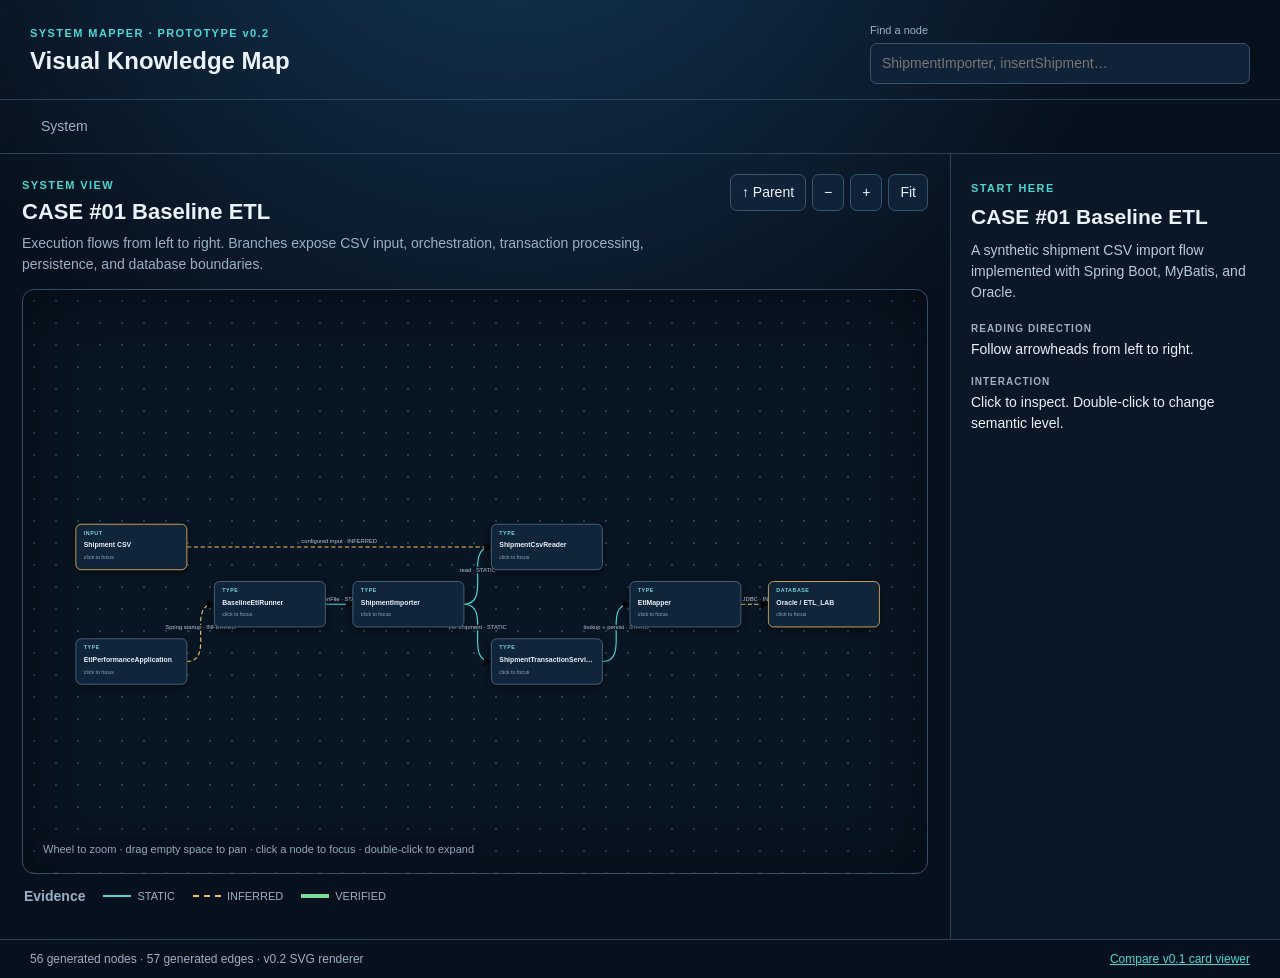
==== tools/source-mapper/viewer-v0.2/index.html @ e3040e08 "feat: prototype visual knowledge map v0.2" ====
<!doctype html>
<html lang="en">
<head>
  <meta charset="utf-8">
  <meta name="viewport" content="width=device-width,initial-scale=1">
  <title>CASE #01 · Visual Knowledge Map v0.2</title>
  <link rel="stylesheet" href="styles.css">
</head>
<body>
  <header>
    <div><span class="eyebrow">SYSTEM MAPPER · PROTOTYPE v0.2</span><h1>Visual Knowledge Map</h1></div>
    <div class="search"><label for="search">Find a node</label><input id="search" autocomplete="off" placeholder="ShipmentImporter, insertShipment…"><div id="search-results"></div></div>
  </header>
  <nav id="breadcrumb" aria-label="Knowledge level"></nav>
  <main>
    <section class="workspace">
      <div class="view-heading"><div><span id="view-kicker" class="eyebrow"></span><h2 id="view-title">Loading map…</h2><p id="view-summary"></p></div>
        <div class="controls"><button id="parent">↑ Parent</button><button id="zoom-out">−</button><button id="zoom-in">+</button><button id="fit">Fit</button></div>
      </div>
      <div id="canvas" tabindex="0" aria-label="Interactive node-link knowledge map">
        <svg id="graph" role="img" aria-labelledby="graph-title"><title id="graph-title">CASE #01 knowledge graph</title><defs><marker id="arrow" viewBox="0 0 10 10" refX="9" refY="5" markerWidth="7" markerHeight="7" orient="auto-start-reverse"><path d="M 0 0 L 10 5 L 0 10 z"></path></marker></defs><g id="viewport"><g id="edges"></g><g id="nodes"></g></g></svg>
        <div class="map-help">Wheel to zoom · drag empty space to pan · click a node to focus · double-click to expand</div>
      </div>
      <div class="legend"><strong>Evidence</strong><span><i class="line static"></i>STATIC</span><span><i class="line inferred"></i>INFERRED</span><span><i class="line verified"></i>VERIFIED</span></div>
    </section>
    <aside id="detail"><p>Select a node to inspect its evidence.</p></aside>
  </main>
  <footer><span id="map-stats"></span><a href="../viewer/">Compare v0.1 card viewer</a></footer>
  <script src="app.js"></script>
</body>
</html>
---- tools/source-mapper/viewer-v0.2/styles.css ----
:root{--bg:#07111d;--panel:#0d1b2a;--panel2:#12243a;--text:#eaf2fa;--muted:#9bb0c4;--line:#29435d;--cyan:#49d7d2;--amber:#f5bd62;--green:#78db9a;--blue:#72a9ff;--node-w:210px}*{box-sizing:border-box}body{margin:0;background:radial-gradient(circle at 40% -20%,#15395a 0,var(--bg) 46%);color:var(--text);font:14px/1.5 Inter,Segoe UI,sans-serif;min-height:100vh}header{display:flex;justify-content:space-between;gap:28px;padding:22px 30px 15px;border-bottom:1px solid var(--line)}h1,h2,h3,p{margin:0}h1{font-size:24px}h2{font-size:22px}.eyebrow{color:var(--cyan);font-size:11px;font-weight:800;letter-spacing:.13em}.search{position:relative;width:min(380px,42vw)}label{display:block;color:var(--muted);font-size:11px;margin-bottom:4px}input,button{font:inherit;color:inherit;background:#102238;border:1px solid #36546e;border-radius:7px}input{width:100%;padding:9px 11px}button{padding:7px 11px;cursor:pointer}button:hover,button:focus{border-color:var(--cyan);outline:none}#search-results{position:absolute;z-index:20;width:100%;background:#102238;box-shadow:0 12px 28px #000a}.result{display:block;width:100%;text-align:left;border:0;border-radius:0;border-bottom:1px solid var(--line)}nav{padding:9px 30px;border-bottom:1px solid var(--line);min-height:43px}nav button{border:0;background:transparent;color:var(--muted)}.crumb-sep{color:#587089}main{display:grid;grid-template-columns:minmax(0,1fr) 330px;min-height:calc(100vh - 168px)}.workspace{min-width:0;padding:20px 22px}.view-heading{display:flex;justify-content:space-between;gap:20px;margin-bottom:14px}.view-heading p{color:var(--muted);margin-top:5px}.controls{display:flex;align-items:flex-start;gap:6px;white-space:nowrap}#canvas{height:clamp(510px,65vh,760px);position:relative;overflow:hidden;border:1px solid #31506b;border-radius:12px;background-color:#081522;background-image:radial-gradient(#244058 1px,transparent 1px);background-size:22px 22px;box-shadow:inset 0 0 70px #0007}#graph{display:block;width:100%;height:100%;touch-action:none}.edge-path{fill:none;stroke-width:2.2;marker-end:url(#arrow)}.edge-path.STATIC{stroke:var(--cyan)}.edge-path.INFERRED{stroke:var(--amber);stroke-dasharray:8 5}.edge-path.VERIFIED{stroke:var(--green);stroke-width:4}.edge-label{fill:#b9c9d8;font-size:11px;paint-order:stroke;stroke:#081522;stroke-width:5px;stroke-linejoin:round}.graph-node{cursor:pointer}.graph-node rect{fill:#10243a;stroke:#51718c;stroke-width:1.5;rx:10;filter:drop-shadow(0 5px 7px #0007)}.graph-node:hover rect,.graph-node:focus rect{stroke:var(--cyan);stroke-width:2.5}.graph-node.selected rect{fill:#173d50;stroke:var(--cyan);stroke-width:3}.graph-node.semantic rect{stroke:var(--amber)}.node-kind{fill:#74d9d5;font-size:10px;font-weight:800;letter-spacing:1.1px}.node-label{fill:var(--text);font-size:13px;font-weight:700}.node-hint{fill:#8ea7bb;font-size:10px}.map-help{position:absolute;left:12px;bottom:10px;background:#07111ddd;color:#90a8bc;padding:5px 8px;border-radius:5px;font-size:11px}.legend{display:flex;gap:18px;align-items:center;color:var(--muted);padding:12px 2px}.legend span{display:flex;align-items:center;gap:6px;font-size:11px}.line{display:inline-block;width:28px;border-top:2px solid}.line.static{border-color:var(--cyan)}.line.inferred{border-color:var(--amber);border-top-style:dashed}.line.verified{border-color:var(--green);border-top-width:4px}aside{padding:23px 20px;border-left:1px solid var(--line);background:#091726}aside h3{font-size:21px;margin:3px 0 8px}aside p{color:#b9cad9}dl{margin-top:18px}dt{color:var(--muted);font-size:10px;font-weight:800;letter-spacing:.1em;margin-top:14px}dd{margin:3px 0;overflow-wrap:anywhere}.pill{display:inline-block;padding:3px 7px;margin:3px 3px 0 0;border:1px solid #3b5871;border-radius:999px;font-size:11px}.pill.STATIC{border-color:var(--cyan)}.pill.INFERRED{border-color:var(--amber)}.pill.VERIFIED{border-color:var(--green)}.expand{width:100%;margin-top:17px;background:#16485c;border-color:var(--cyan)}code{font-size:11px;color:#c8d8e6}.sql{white-space:pre-wrap;font:11px/1.45 Consolas,monospace;background:#07111d;padding:9px;border-radius:6px}footer{display:flex;justify-content:space-between;padding:10px 30px;border-top:1px solid var(--line);color:var(--muted);font-size:12px}a{color:var(--cyan)}@media(max-width:900px){header{align-items:flex-start}.search{width:45vw}main{grid-template-columns:1fr}aside{border-left:0;border-top:1px solid var(--line)}#canvas{height:560px}.view-heading{display:block}.controls{margin-top:12px}}@media(max-width:600px){header{display:block}.search{width:100%;margin-top:12px}.workspace{padding:14px 10px}.controls button{padding:6px 9px}nav,header,footer{padding-left:14px;padding-right:14px}}
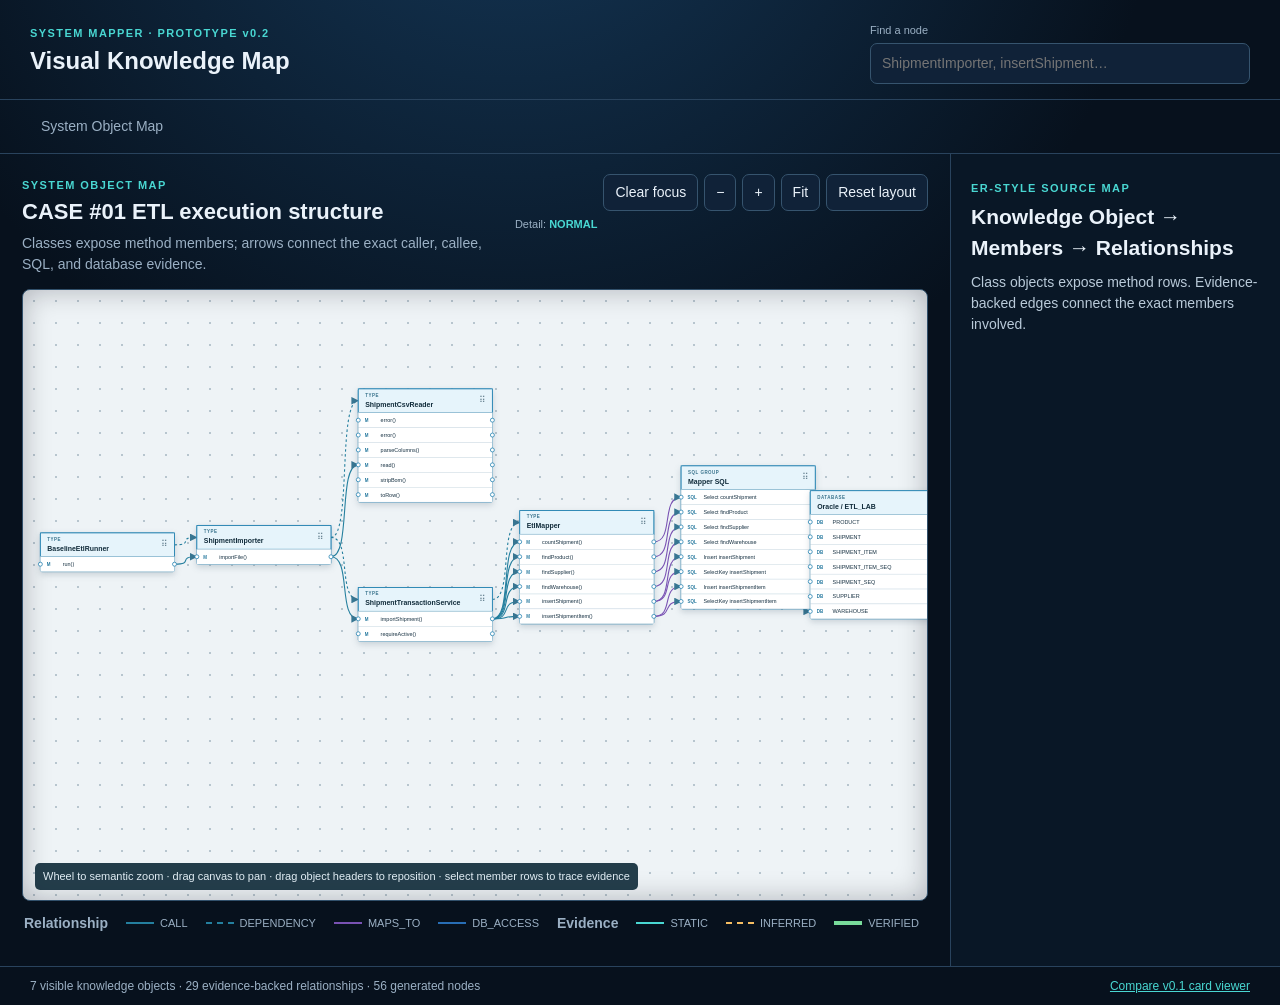
==== commit 209f3507: "refine: adopt object member visual map" ====
--- a/tools/source-mapper/viewer-v0.2/index.html
+++ b/tools/source-mapper/viewer-v0.2/index.html
@@ -15,13 +15,13 @@
   <main>
     <section class="workspace">
       <div class="view-heading"><div><span id="view-kicker" class="eyebrow"></span><h2 id="view-title">Loading map…</h2><p id="view-summary"></p></div>
-        <div class="controls"><button id="parent">↑ Parent</button><button id="zoom-out">−</button><button id="zoom-in">+</button><button id="fit">Fit</button></div>
+        <div class="controls"><span class="semantic">Detail: <b id="semantic-level">NORMAL</b></span><button id="parent">Clear focus</button><button id="zoom-out">−</button><button id="zoom-in">+</button><button id="fit">Fit</button><button id="reset-layout">Reset layout</button></div>
       </div>
       <div id="canvas" tabindex="0" aria-label="Interactive node-link knowledge map">
         <svg id="graph" role="img" aria-labelledby="graph-title"><title id="graph-title">CASE #01 knowledge graph</title><defs><marker id="arrow" viewBox="0 0 10 10" refX="9" refY="5" markerWidth="7" markerHeight="7" orient="auto-start-reverse"><path d="M 0 0 L 10 5 L 0 10 z"></path></marker></defs><g id="viewport"><g id="edges"></g><g id="nodes"></g></g></svg>
-        <div class="map-help">Wheel to zoom · drag empty space to pan · click a node to focus · double-click to expand</div>
+        <div class="map-help">Wheel to semantic zoom · drag canvas to pan · drag object headers to reposition · select member rows to trace evidence</div>
       </div>
-      <div class="legend"><strong>Evidence</strong><span><i class="line static"></i>STATIC</span><span><i class="line inferred"></i>INFERRED</span><span><i class="line verified"></i>VERIFIED</span></div>
+      <div class="legend"><strong>Relationship</strong><span><i class="line call"></i>CALL</span><span><i class="line dependency"></i>DEPENDENCY</span><span><i class="line maps"></i>MAPS_TO</span><span><i class="line db"></i>DB_ACCESS</span><strong>Evidence</strong><span><i class="line static"></i>STATIC</span><span><i class="line inferred"></i>INFERRED</span><span><i class="line verified"></i>VERIFIED</span></div>
     </section>
     <aside id="detail"><p>Select a node to inspect its evidence.</p></aside>
   </main>
--- a/tools/source-mapper/viewer-v0.2/styles.css
+++ b/tools/source-mapper/viewer-v0.2/styles.css
@@ -1 +1 @@
-:root{--bg:#07111d;--panel:#0d1b2a;--panel2:#12243a;--text:#eaf2fa;--muted:#9bb0c4;--line:#29435d;--cyan:#49d7d2;--amber:#f5bd62;--green:#78db9a;--blue:#72a9ff;--node-w:210px}*{box-sizing:border-box}body{margin:0;background:radial-gradient(circle at 40% -20%,#15395a 0,var(--bg) 46%);color:var(--text);font:14px/1.5 Inter,Segoe UI,sans-serif;min-height:100vh}header{display:flex;justify-content:space-between;gap:28px;padding:22px 30px 15px;border-bottom:1px solid var(--line)}h1,h2,h3,p{margin:0}h1{font-size:24px}h2{font-size:22px}.eyebrow{color:var(--cyan);font-size:11px;font-weight:800;letter-spacing:.13em}.search{position:relative;width:min(380px,42vw)}label{display:block;color:var(--muted);font-size:11px;margin-bottom:4px}input,button{font:inherit;color:inherit;background:#102238;border:1px solid #36546e;border-radius:7px}input{width:100%;padding:9px 11px}button{padding:7px 11px;cursor:pointer}button:hover,button:focus{border-color:var(--cyan);outline:none}#search-results{position:absolute;z-index:20;width:100%;background:#102238;box-shadow:0 12px 28px #000a}.result{display:block;width:100%;text-align:left;border:0;border-radius:0;border-bottom:1px solid var(--line)}nav{padding:9px 30px;border-bottom:1px solid var(--line);min-height:43px}nav button{border:0;background:transparent;color:var(--muted)}.crumb-sep{color:#587089}main{display:grid;grid-template-columns:minmax(0,1fr) 330px;min-height:calc(100vh - 168px)}.workspace{min-width:0;padding:20px 22px}.view-heading{display:flex;justify-content:space-between;gap:20px;margin-bottom:14px}.view-heading p{color:var(--muted);margin-top:5px}.controls{display:flex;align-items:flex-start;gap:6px;white-space:nowrap}#canvas{height:clamp(510px,65vh,760px);position:relative;overflow:hidden;border:1px solid #31506b;border-radius:12px;background-color:#081522;background-image:radial-gradient(#244058 1px,transparent 1px);background-size:22px 22px;box-shadow:inset 0 0 70px #0007}#graph{display:block;width:100%;height:100%;touch-action:none}.edge-path{fill:none;stroke-width:2.2;marker-end:url(#arrow)}.edge-path.STATIC{stroke:var(--cyan)}.edge-path.INFERRED{stroke:var(--amber);stroke-dasharray:8 5}.edge-path.VERIFIED{stroke:var(--green);stroke-width:4}.edge-label{fill:#b9c9d8;font-size:11px;paint-order:stroke;stroke:#081522;stroke-width:5px;stroke-linejoin:round}.graph-node{cursor:pointer}.graph-node rect{fill:#10243a;stroke:#51718c;stroke-width:1.5;rx:10;filter:drop-shadow(0 5px 7px #0007)}.graph-node:hover rect,.graph-node:focus rect{stroke:var(--cyan);stroke-width:2.5}.graph-node.selected rect{fill:#173d50;stroke:var(--cyan);stroke-width:3}.graph-node.semantic rect{stroke:var(--amber)}.node-kind{fill:#74d9d5;font-size:10px;font-weight:800;letter-spacing:1.1px}.node-label{fill:var(--text);font-size:13px;font-weight:700}.node-hint{fill:#8ea7bb;font-size:10px}.map-help{position:absolute;left:12px;bottom:10px;background:#07111ddd;color:#90a8bc;padding:5px 8px;border-radius:5px;font-size:11px}.legend{display:flex;gap:18px;align-items:center;color:var(--muted);padding:12px 2px}.legend span{display:flex;align-items:center;gap:6px;font-size:11px}.line{display:inline-block;width:28px;border-top:2px solid}.line.static{border-color:var(--cyan)}.line.inferred{border-color:var(--amber);border-top-style:dashed}.line.verified{border-color:var(--green);border-top-width:4px}aside{padding:23px 20px;border-left:1px solid var(--line);background:#091726}aside h3{font-size:21px;margin:3px 0 8px}aside p{color:#b9cad9}dl{margin-top:18px}dt{color:var(--muted);font-size:10px;font-weight:800;letter-spacing:.1em;margin-top:14px}dd{margin:3px 0;overflow-wrap:anywhere}.pill{display:inline-block;padding:3px 7px;margin:3px 3px 0 0;border:1px solid #3b5871;border-radius:999px;font-size:11px}.pill.STATIC{border-color:var(--cyan)}.pill.INFERRED{border-color:var(--amber)}.pill.VERIFIED{border-color:var(--green)}.expand{width:100%;margin-top:17px;background:#16485c;border-color:var(--cyan)}code{font-size:11px;color:#c8d8e6}.sql{white-space:pre-wrap;font:11px/1.45 Consolas,monospace;background:#07111d;padding:9px;border-radius:6px}footer{display:flex;justify-content:space-between;padding:10px 30px;border-top:1px solid var(--line);color:var(--muted);font-size:12px}a{color:var(--cyan)}@media(max-width:900px){header{align-items:flex-start}.search{width:45vw}main{grid-template-columns:1fr}aside{border-left:0;border-top:1px solid var(--line)}#canvas{height:560px}.view-heading{display:block}.controls{margin-top:12px}}@media(max-width:600px){header{display:block}.search{width:100%;margin-top:12px}.workspace{padding:14px 10px}.controls button{padding:6px 9px}nav,header,footer{padding-left:14px;padding-right:14px}}
+:root{--bg:#07111d;--panel:#0d1b2a;--text:#eaf2fa;--muted:#9bb0c4;--line:#29435d;--cyan:#49d7d2;--amber:#f5bd62;--green:#78db9a}*{box-sizing:border-box}body{margin:0;background:radial-gradient(circle at 40% -20%,#15395a 0,var(--bg) 46%);color:var(--text);font:14px/1.5 Inter,Segoe UI,sans-serif;min-height:100vh}header{display:flex;justify-content:space-between;gap:28px;padding:22px 30px 15px;border-bottom:1px solid var(--line)}h1,h2,h3,p{margin:0}h1{font-size:24px}h2{font-size:22px}.eyebrow{color:var(--cyan);font-size:11px;font-weight:800;letter-spacing:.13em}.search{position:relative;width:min(380px,42vw)}label{display:block;color:var(--muted);font-size:11px;margin-bottom:4px}input,button{font:inherit;color:inherit;background:#102238;border:1px solid #36546e;border-radius:7px}input{width:100%;padding:9px 11px}button{padding:7px 11px;cursor:pointer}button:hover,button:focus{border-color:var(--cyan);outline:none}#search-results{position:absolute;z-index:20;width:100%;background:#102238;box-shadow:0 12px 28px #000a}.result{display:block;width:100%;text-align:left;border:0;border-radius:0;border-bottom:1px solid var(--line)}nav{padding:9px 30px;border-bottom:1px solid var(--line);min-height:43px}nav button{border:0;background:transparent;color:var(--muted)}.crumb-sep{color:#587089}main{display:grid;grid-template-columns:minmax(0,1fr) 330px;min-height:calc(100vh - 168px)}.workspace{min-width:0;padding:20px 22px}.view-heading{display:flex;justify-content:space-between;gap:20px;margin-bottom:14px}.view-heading p{color:var(--muted);margin-top:5px}.controls{display:flex;align-items:flex-start;gap:6px;white-space:nowrap}.semantic{align-self:center;color:var(--muted);font-size:11px}.semantic b{color:var(--cyan)}#canvas{height:clamp(540px,68vh,780px);position:relative;overflow:hidden;border:1px solid #31506b;border-radius:8px;background-color:#eef3f6;background-image:radial-gradient(#b7c5ce 1px,transparent 1px);background-size:22px 22px;box-shadow:inset 0 0 28px #0014}#graph{display:block;width:100%;height:100%;touch-action:none}#graph marker path{fill:#397793}.edge-path{fill:none;stroke-width:2.2;marker-end:url(#arrow)}.edge-path.STATIC{stroke:#247f9e}.edge-path.INFERRED{stroke:#a86d0b;stroke-dasharray:8 5}.edge-path.VERIFIED{stroke:#168041;stroke-width:4}.edge-path.DEPENDENCY{stroke-dasharray:5 5}.edge-path.MAPS_TO{stroke:#7952b3}.edge-path.DB_ACCESS{stroke:#286eb5}.edge-label{fill:#183448;font-size:10px;font-weight:700;paint-order:stroke;stroke:#eef3f6;stroke-width:5px;stroke-linejoin:round;opacity:0}.edge-label.show{opacity:1}.relation.dim,.knowledge-object.dim{opacity:.12}.knowledge-object{transition:opacity .18s}.object-shell{fill:#fff;stroke:#2784b2;stroke-width:1.8;rx:3;filter:drop-shadow(0 5px 6px #18344830)}.object-header{cursor:grab}.object-header:active{cursor:grabbing}.object-header rect{fill:#e6f4fb;stroke:#2784b2;stroke-width:1.8}.knowledge-object.selected .object-header rect{fill:#c8f2ee;stroke:#007f7a;stroke-width:3}.object-kind{fill:#39738c;font-size:9px;font-weight:800;letter-spacing:1px}.object-title{fill:#102b3a;font-size:14px;font-weight:750}.drag-hint{fill:#6c8795;font-size:18px}.member-row{cursor:pointer}.member-row rect{fill:#fff;stroke:#b8ccd8;stroke-width:.7}.member-row:hover rect,.member-row.selected rect{fill:#d9f5f3;stroke:#008f88;stroke-width:1.7}.member-type{fill:#287a9f;font-size:9px;font-weight:800}.member-text{fill:#173142;font-size:11px}.member-dot{fill:#fff;stroke:#2784b2;stroke-width:1.6}.map-help{position:absolute;left:12px;bottom:10px;background:#102b3ae8;color:#e1edf4;padding:5px 8px;border-radius:5px;font-size:11px}#graph[data-semantic="overview"] .member-text,#graph[data-semantic="overview"] .member-type,#graph[data-semantic="overview"] .member-dot,#graph[data-semantic="overview"] .edge-label{opacity:0}#graph[data-semantic="detail"] .member-text{font-size:12px}.legend{display:flex;gap:18px;align-items:center;color:var(--muted);padding:12px 2px}.legend span{display:flex;align-items:center;gap:6px;font-size:11px}.line{display:inline-block;width:28px;border-top:2px solid}.line.call{border-color:#247f9e}.line.dependency{border-color:#247f9e;border-top-style:dashed}.line.maps{border-color:#7952b3}.line.db{border-color:#286eb5}.line.static{border-color:var(--cyan)}.line.inferred{border-color:var(--amber);border-top-style:dashed}.line.verified{border-color:var(--green);border-top-width:4px}aside{padding:23px 20px;border-left:1px solid var(--line);background:#091726}aside h3{font-size:21px;margin:3px 0 8px}aside p{color:#b9cad9}.detail-help{margin-top:22px;padding:10px;border-left:2px solid var(--cyan)}dl{margin-top:18px}dt{color:var(--muted);font-size:10px;font-weight:800;letter-spacing:.1em;margin-top:14px}dd{margin:3px 0;overflow-wrap:anywhere}.pill{display:inline-block;padding:3px 7px;margin:3px 3px 0 0;border:1px solid #3b5871;border-radius:999px;font-size:11px}.pill.STATIC{border-color:var(--cyan)}.pill.INFERRED{border-color:var(--amber)}.pill.VERIFIED{border-color:var(--green)}code{font-size:11px;color:#c8d8e6}.sql{white-space:pre-wrap;font:11px/1.45 Consolas,monospace;background:#07111d;padding:9px;border-radius:6px}footer{display:flex;justify-content:space-between;padding:10px 30px;border-top:1px solid var(--line);color:var(--muted);font-size:12px}a{color:var(--cyan)}@media(max-width:900px){header{align-items:flex-start}.search{width:45vw}main{grid-template-columns:1fr}aside{border-left:0;border-top:1px solid var(--line)}#canvas{height:590px}.view-heading{display:block}.controls{margin-top:12px;flex-wrap:wrap}}@media(max-width:600px){header{display:block}.search{width:100%;margin-top:12px}.workspace{padding:14px 10px}.controls button{padding:6px 9px}nav,header,footer{padding-left:14px;padding-right:14px}}
